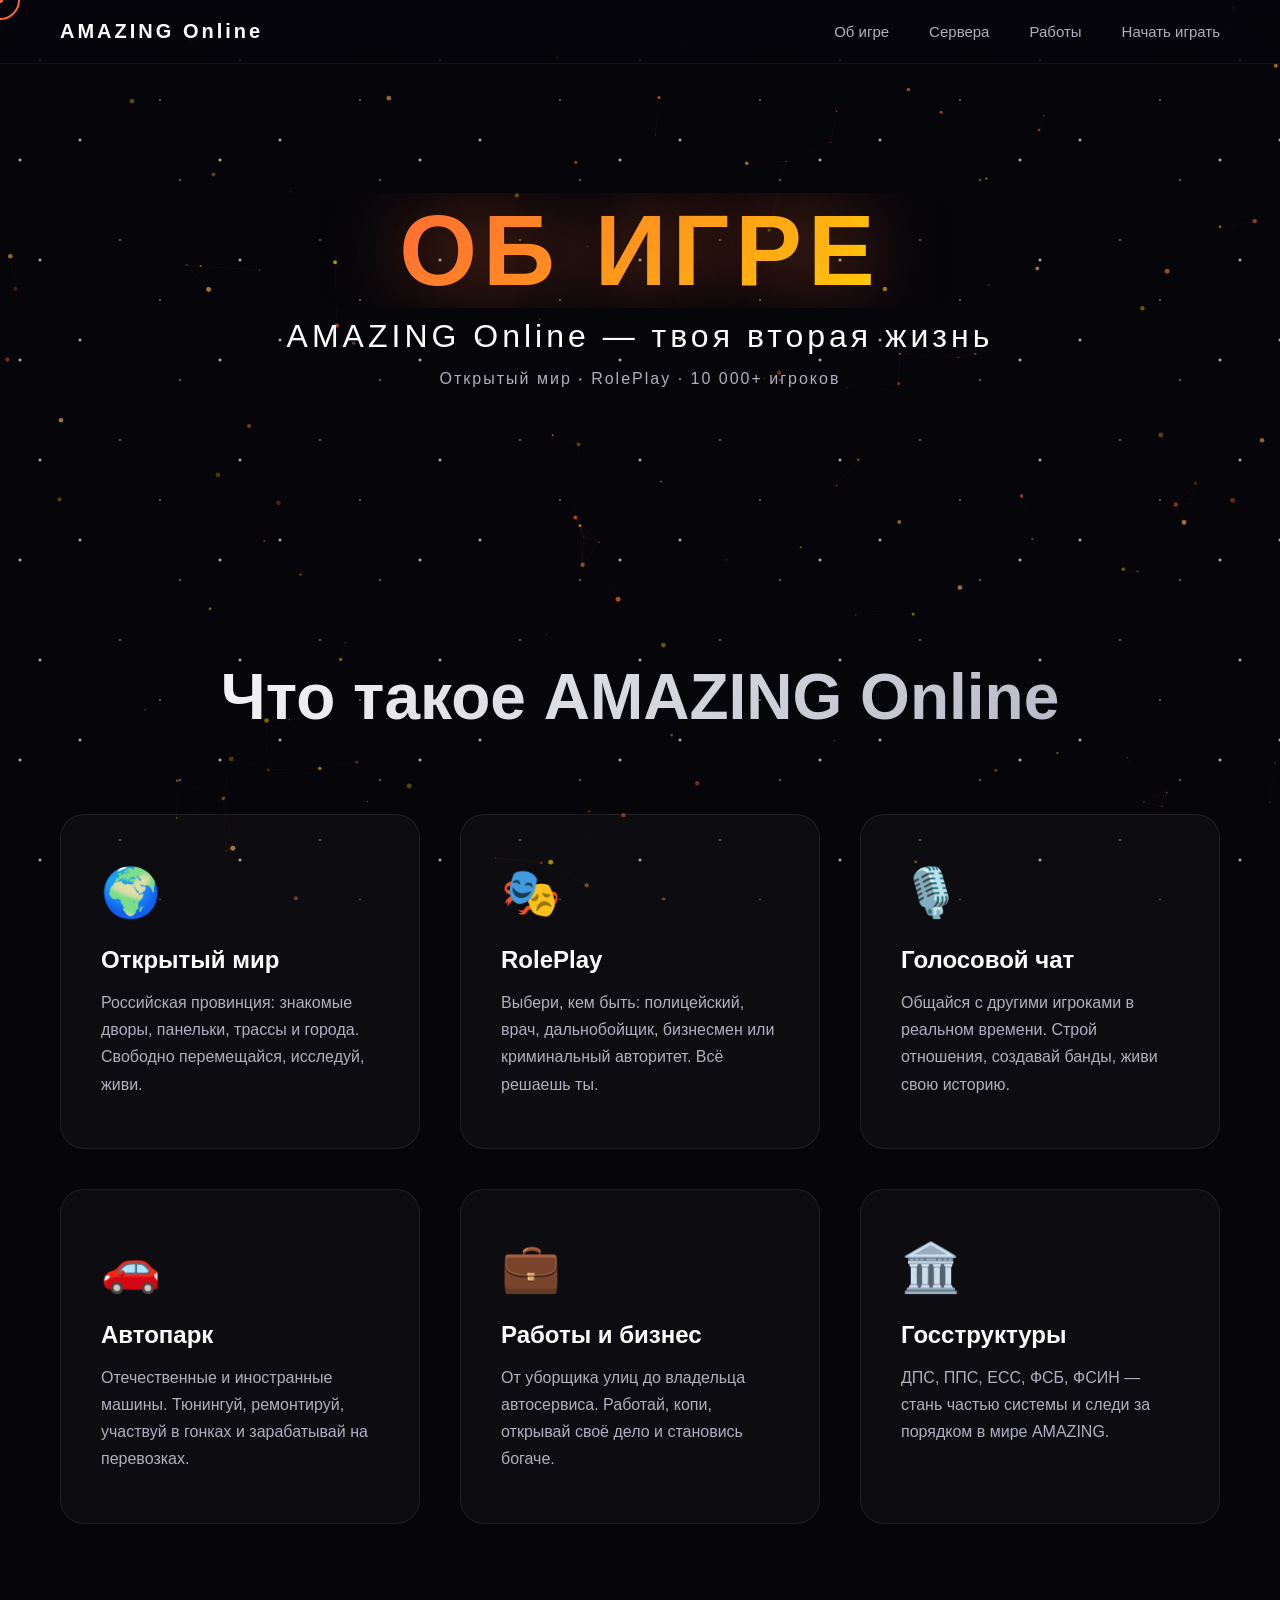
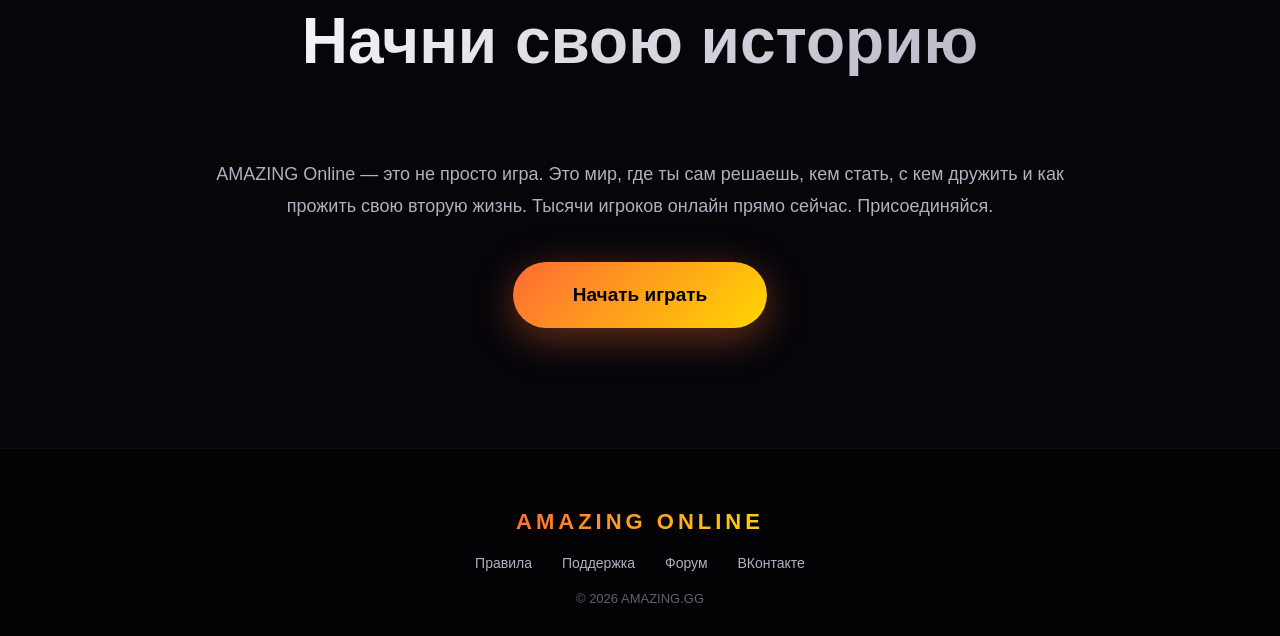
==== about.html @ de00135d "Create about.html" ====
<!DOCTYPE html>
<html lang="ru">
<head>
    <meta charset="UTF-8">
    <meta name="viewport" content="width=device-width, initial-scale=1.0">
    <meta name="description" content="Об игре AMAZING Online — атмосферная онлайн-игра про современную Россию.">
    <title>Об игре — AMAZING Online</title>
    <link rel="stylesheet" href="style.css">
</head>
<body>

    <!-- Канвас частиц -->
    <canvas id="particles-canvas"></canvas>

    <!-- Параллакс-слои -->
    <div class="parallax-layer" data-speed="0.2"></div>
    <div class="parallax-layer" data-speed="0.5"></div>
    <div class="parallax-layer" data-speed="0.8"></div>

    <!-- Курсор -->
    <div class="custom-cursor"></div>
    <div class="custom-cursor-dot"></div>

    <!-- Навигация -->
    <header class="main-header">
        <div class="logo">
            <a href="index.html" style="color:#fff;text-decoration:none;font-weight:900;letter-spacing:3px;font-size:20px;">AMAZING Online</a>
        </div>
        <nav>
            <a href="index.html#about">Об игре</a>
            <a href="index.html#servers">Сервера</a>
            <a href="index.html#jobs">Работы</a>
            <a href="index.html#start">Начать играть</a>
        </nav>
    </header>

    <!-- Главная секция -->
    <section class="hero" style="min-height: 60vh;">
        <h1 class="hero-title" style="font-size: clamp(40px, 8vw, 100px);">
            <span class="hero-title-inner">ОБ ИГРЕ</span>
        </h1>
        <p class="hero-subtitle">AMAZING Online — твоя вторая жизнь</p>
        <p class="hero-tagline">Открытый мир · RolePlay · 10 000+ игроков</p>
    </section>

    <!-- Секция с текстом -->
    <section class="section about">
        <h2 class="section-title">Что такое AMAZING Online</h2>

        <div class="about-grid">
            <div class="about-card visible">
                <div class="card-icon">🌍</div>
                <h3>Открытый мир</h3>
                <p>Российская провинция: знакомые дворы, панельки, трассы и города. Свободно перемещайся, исследуй, живи.</p>
            </div>
            <div class="about-card visible">
                <div class="card-icon">🎭</div>
                <h3>RolePlay</h3>
                <p>Выбери, кем быть: полицейский, врач, дальнобойщик, бизнесмен или криминальный авторитет. Всё решаешь ты.</p>
            </div>
            <div class="about-card visible">
                <div class="card-icon">🎙️</div>
                <h3>Голосовой чат</h3>
                <p>Общайся с другими игроками в реальном времени. Строй отношения, создавай банды, живи свою историю.</p>
            </div>
            <div class="about-card visible">
                <div class="card-icon">🚗</div>
                <h3>Автопарк</h3>
                <p>Отечественные и иностранные машины. Тюнингуй, ремонтируй, участвуй в гонках и зарабатывай на перевозках.</p>
            </div>
            <div class="about-card visible">
                <div class="card-icon">💼</div>
                <h3>Работы и бизнес</h3>
                <p>От уборщика улиц до владельца автосервиса. Работай, копи, открывай своё дело и становись богаче.</p>
            </div>
            <div class="about-card visible">
                <div class="card-icon">🏛️</div>
                <h3>Госструктуры</h3>
                <p>ДПС, ППС, ЕСС, ФСБ, ФСИН — стань частью системы и следи за порядком в мире AMAZING.</p>
            </div>
        </div>

        <div style="max-width: 900px; margin: 80px auto 0; text-align: center;">
            <h2 class="section-title">Начни свою историю</h2>
            <p style="font-size: 18px; color: #b0b0c0; line-height: 1.8; margin-bottom: 40px;">
                AMAZING Online — это не просто игра. Это мир, где ты сам решаешь, кем стать,
                с кем дружить и как прожить свою вторую жизнь. Тысячи игроков онлайн прямо сейчас.
                Присоединяйся.
            </p>
            <button class="btn-primary btn-large" onclick="window.location.href='index.html#start'">
                Начать играть
            </button>
        </div>
    </section>

    <!-- Футер -->
    <footer class="main-footer">
        <div class="footer-content">
            <div class="footer-logo">AMAZING ONLINE</div>
            <div class="footer-links">
                <a href="https://amazing-online.com/rules/1-atmosfera" target="_blank" rel="noopener">Правила</a>
                <a href="https://amazing-online.com/help/technical" target="_blank" rel="noopener">Поддержка</a>
                <a href="https://forum.amazing-online.com/" target="_blank" rel="noopener">Форум</a>
                <a href="https://vk.com/amazingonline" target="_blank" rel="noopener">ВКонтакте</a>
            </div>
            <div class="footer-copy">© 2026 AMAZING.GG</div>
        </div>
    </footer>

    <script src="particles.js"></script>
    <script src="parallax.js"></script>
    <script>
        // Курсор
        const cursor = document.querySelector('.custom-cursor');
        const cursorDot = document.querySelector('.custom-cursor-dot');
        if (cursor && cursorDot) {
            let cx = 0, cy = 0, dx = 0, dy = 0;
            document.addEventListener('mousemove', (e) => { cx = e.clientX; cy = e.clientY; });
            (function animate() {
                dx += (cx - dx) * 0.9;
                dy += (cy - dy) * 0.9;
                cursor.style.transform = `translate(${cx - 20}px, ${cy - 20}px)`;
                cursorDot.style.transform = `translate(${dx - 3}px, ${dy - 3}px)`;
                requestAnimationFrame(animate);
            })();
        }
    </script>

</body>
</html>
---- style.css ----
/* ============================================
   AMAZING ONLINE — MAIN STYLES
   ============================================ */

:root {
    --bg-dark: #05050a;
    --bg-mid: #0f0f1a;
    --accent: #ff6b35;
    --accent-2: #ffb347;
    --accent-3: #ffd700;
    --text-primary: #ffffff;
    --text-secondary: #b0b0c0;
    --glow: rgba(255, 107, 53, 0.6);
}

* {
    margin: 0;
    padding: 0;
    box-sizing: border-box;
}

html {
    scroll-behavior: smooth;
}

body {
    background: var(--bg-dark);
    color: var(--text-primary);
    font-family: 'Segoe UI', -apple-system, BlinkMacSystemFont, sans-serif;
    overflow-x: hidden;
    cursor: none;
}

/* ============================================
   КАСТОМНЫЙ КУРСОР
   ============================================ */
.custom-cursor {
    position: fixed;
    width: 40px;
    height: 40px;
    border: 2px solid var(--accent);
    border-radius: 50%;
    pointer-events: none;
    z-index: 9999;
    transition: transform 0.1s ease, width 0.2s, height 0.2s;
    mix-blend-mode: difference;
}

.custom-cursor-dot {
    position: fixed;
    width: 6px;
    height: 6px;
    background: var(--accent);
    border-radius: 50%;
    pointer-events: none;
    z-index: 9999;
    transition: transform 0.05s ease;
}

/* ============================================
   ПРЕЛОАДЕР
   ============================================ */
#preloader {
    position: fixed;
    inset: 0;
    background: var(--bg-dark);
    display: flex;
    flex-direction: column;
    justify-content: center;
    align-items: center;
    z-index: 10000;
    transition: opacity 0.8s ease, visibility 0.8s ease;
}

#preloader.hidden {
    opacity: 0;
    visibility: hidden;
}

.loader-ring {
    width: 80px;
    height: 80px;
    border: 4px solid transparent;
    border-top-color: var(--accent);
    border-right-color: var(--accent-2);
    border-radius: 50%;
    animation: spin 1s linear infinite;
}

.loader-text {
    margin-top: 30px;
    font-size: 24px;
    font-weight: 800;
    letter-spacing: 8px;
    background: linear-gradient(90deg, var(--accent), var(--accent-3));
    -webkit-background-clip: text;
    -webkit-text-fill-color: transparent;
    animation: pulse 1.5s ease-in-out infinite;
}

@keyframes spin {
    to { transform: rotate(360deg); }
}

@keyframes pulse {
    0%, 100% { opacity: 0.5; }
    50% { opacity: 1; }
}

/* ============================================
   КАНВАС ЧАСТИЦ
   ============================================ */
#particles-canvas {
    position: fixed;
    inset: 0;
    z-index: 0;
    pointer-events: none;
}

/* ============================================
   ПАРАЛЛАКС-СЛОИ
   ============================================ */
.parallax-layer {
    position: fixed;
    inset: 0;
    pointer-events: none;
    z-index: 0;
}

.parallax-layer::before {
    content: '';
    position: absolute;
    inset: 0;
    background-image: radial-gradient(2px 2px at 20% 30%, white, transparent),
                      radial-gradient(2px 2px at 40% 70%, white, transparent),
                      radial-gradient(1px 1px at 60% 20%, white, transparent),
                      radial-gradient(1px 1px at 80% 50%, white, transparent),
                      radial-gradient(2px 2px at 10% 80%, white, transparent),
                      radial-gradient(1px 1px at 90% 90%, white, transparent);
    background-size: 200px 200px;
    opacity: 0.6;
    animation: drift 60s linear infinite;
}

.parallax-layer[data-speed="0.2"]::before { opacity: 0.2; }
.parallax-layer[data-speed="0.5"]::before { opacity: 0.4; }
.parallax-layer[data-speed="0.8"]::before { opacity: 0.7; }

@keyframes drift {
    from { transform: translateY(0); }
    to { transform: translateY(-200px); }
}

/* ============================================
   ХЕДЕР
   ============================================ */
.main-header {
    position: fixed;
    top: 0;
    left: 0;
    right: 0;
    display: flex;
    justify-content: space-between;
    align-items: center;
    padding: 20px 60px;
    z-index: 100;
    background: rgba(5, 5, 10, 0.7);
    backdrop-filter: blur(20px);
    border-bottom: 1px solid rgba(255, 255, 255, 0.05);
    transition: padding 0.3s ease;
}

.main-header.scrolled {
    padding: 12px 60px;
}

.logo img {
    height: 40px;
    transition: transform 0.3s ease;
}

.logo img:hover {
    transform: scale(1.1);
}

.main-header nav {
    display: flex;
    gap: 40px;
}

.main-header nav a {
    color: var(--text-secondary);
    text-decoration: none;
    font-size: 15px;
    font-weight: 500;
    position: relative;
    transition: color 0.3s ease;
}

.main-header nav a::after {
    content: '';
    position: absolute;
    bottom: -4px;
    left: 0;
    width: 0;
    height: 2px;
    background: linear-gradient(90deg, var(--accent), var(--accent-3));
    transition: width 0.3s ease;
}

.main-header nav a:hover {
    color: var(--text-primary);
}

.main-header nav a:hover::after {
    width: 100%;
}

/* ============================================
   HERO
   ============================================ */
.hero {
    min-height: 100vh;
    display: flex;
    flex-direction: column;
    justify-content: center;
    align-items: center;
    text-align: center;
    padding: 120px 20px 80px;
    position: relative;
    z-index: 1;
}

.hero-title {
    font-size: clamp(60px, 12vw, 160px);
    font-weight: 900;
    letter-spacing: 6px;
    position: relative;
    overflow: hidden;
    width: 100%;
    display: flex;
    justify-content: center;
}

.hero-title-inner {
    display: inline-block;
    white-space: nowrap;
    background: linear-gradient(135deg, var(--accent), var(--accent-3), var(--accent));
    background-size: 200% 200%;
    -webkit-background-clip: text;
    -webkit-text-fill-color: transparent;
    animation: gradientShift 4s ease infinite, scrollTitle 7s ease-in-out infinite;
    text-shadow: 0 0 80px var(--glow);
}

@keyframes gradientShift {
    0%, 100% { background-position: 0% 50%; }
    50% { background-position: 100% 50%; }
}

@keyframes scrollTitle {
    0%   { transform: translateX(0);     opacity: 1; }
    40%  { transform: translateX(0);     opacity: 1; }
    65%  { transform: translateX(130%);  opacity: 0; }
    66%  { transform: translateX(-130%); opacity: 0; }
    100% { transform: translateX(0);     opacity: 1; }
}

.hero-subtitle {
    font-size: clamp(20px, 3vw, 32px);
    color: var(--text-primary);
    margin-top: 10px;
    font-weight: 300;
    letter-spacing: 4px;
    opacity: 0;
    animation: fadeInUp 1s ease 0.3s forwards;
}

.hero-tagline {
    font-size: 16px;
    color: var(--text-secondary);
    margin-top: 15px;
    letter-spacing: 2px;
    opacity: 0;
    animation: fadeInUp 1s ease 0.5s forwards;
}

@keyframes fadeInUp {
    from { opacity: 0; transform: translateY(30px); }
    to   { opacity: 1; transform: translateY(0); }
}

/* ============================================
   КНОПКИ
   ============================================ */
.hero-buttons {
    display: flex;
    gap: 20px;
    margin-top: 50px;
    opacity: 0;
    animation: fadeInUp 1s ease 0.7s forwards;
}

.btn-primary, .btn-secondary {
    padding: 18px 48px;
    border: none;
    border-radius: 50px;
    font-size: 17px;
    font-weight: 700;
    cursor: none;
    transition: all 0.4s cubic-bezier(0.175, 0.885, 0.32, 1.275);
    position: relative;
    overflow: hidden;
}

.btn-primary {
    background: linear-gradient(135deg, var(--accent), var(--accent-3));
    color: #000;
    box-shadow: 0 10px 40px rgba(255, 107, 53, 0.4);
}

.btn-primary:hover {
    transform: translateY(-5px) scale(1.05);
    box-shadow: 0 20px 60px rgba(255, 107, 53, 0.6);
}

.btn-secondary {
    background: transparent;
    color: var(--text-primary);
    border: 2px solid rgba(255, 255, 255, 0.2);
}

.btn-secondary:hover {
    border-color: var(--accent);
    color: var(--accent);
    transform: translateY(-5px);
}

/* ============================================
   БОЛЬШАЯ КНОПКА —ПО ЦЕНТРУ
   ============================================ */
.btn-large {
    padding: 22px 60px;
    font-size: 19px;
    margin: 40px auto 0;
    display: block;
}

/* ============================================
   СТАТИСТИКА
   ============================================ */
.hero-stats {
    display: flex;
    gap: 80px;
    margin-top: 80px;
    opacity: 0;
    animation: fadeInUp 1s ease 0.9s forwards;
}

.stat { text-align: center; }

.stat-number {
    display: block;
    font-size: 48px;
    font-weight: 900;
    background: linear-gradient(135deg, var(--accent), var(--accent-3));
    -webkit-background-clip: text;
    -webkit-text-fill-color: transparent;
}

.stat-label {
    font-size: 14px;
    color: var(--text-secondary);
    letter-spacing: 2px;
    text-transform: uppercase;
}

/* ============================================
   СЕКЦИИ
   ============================================ */
.section {
    padding: 120px 60px;
    position: relative;
    z-index: 1;
}

.section-title {
    font-size: clamp(36px, 5vw, 64px);
    font-weight: 800;
    text-align: center;
    margin-bottom: 80px;
    background: linear-gradient(135deg, var(--text-primary), var(--text-secondary));
    -webkit-background-clip: text;
    -webkit-text-fill-color: transparent;
}

/* ============================================
   GRID "ОБ ИГРЕ"
   ============================================ */
.about-grid {
    display: grid;
    grid-template-columns: repeat(auto-fit, minmax(300px, 1fr));
    gap: 40px;
    max-width: 1200px;
    margin: 0 auto;
}

.about-card {
    background: rgba(255, 255, 255, 0.03);
    border: 1px solid rgba(255, 255, 255, 0.08);
    border-radius: 24px;
    padding: 50px 40px;
    transition: all 0.5s ease;
    opacity: 0;
    transform: translateY(50px);
}

.about-card.visible {
    opacity: 1;
    transform: translateY(0);
}

.about-card:hover {
    background: rgba(255, 107, 53, 0.05);
    border-color: rgba(255, 107, 53, 0.3);
    transform: translateY(-10px);
    box-shadow: 0 30px 80px rgba(255, 107, 53, 0.15);
}

.card-icon {
    font-size: 48px;
    margin-bottom: 25px;
}

.about-card h3 {
    font-size: 24px;
    margin-bottom: 15px;
    color: var(--text-primary);
}

.about-card p {
    font-size: 16px;
    color: var(--text-secondary);
    line-height: 1.7;
}

/* ============================================
   СЕРВЕРА
   ============================================ */
.servers-grid {
    display: grid;
    grid-template-columns: repeat(auto-fit, minmax(200px, 1fr));
    gap: 20px;
    max-width: 1200px;
    margin: 0 auto;
}

.server-card {
    background: rgba(255, 255, 255, 0.03);
    border: 1px solid rgba(255, 255, 255, 0.08);
    border-radius: 16px;
    padding: 24px 20px;
    text-align: center;
    transition: all 0.4s ease;
    position: relative;
    overflow: hidden;
}

.server-card::before {
    content: '';
    position: absolute;
    inset: 0;
    background: linear-gradient(135deg, rgba(255, 107, 53, 0.1), transparent);
    opacity: 0;
    transition: opacity 0.4s ease;
}

.server-card:hover {
    transform: translateY(-6px);
    border-color: rgba(255, 107, 53, 0.5);
    box-shadow: 0 20px 50px rgba(255, 107, 53, 0.25);
}

.server-card:hover::before {
    opacity: 1;
}

.server-name {
    font-size: 28px;
    font-weight: 900;
    letter-spacing: 3px;
    background: linear-gradient(135deg, #ff6b35, #ffd700);
    -webkit-background-clip: text;
    -webkit-text-fill-color: transparent;
    margin-bottom: 12px;
    position: relative;
    z-index: 1;
}

.server-status {
    display: flex;
    align-items: center;
    justify-content: center;
    gap: 8px;
    font-size: 15px;
    color: #b0b0c0;
    position: relative;
    z-index: 1;
}

.status-dot {
    width: 10px;
    height: 10px;
    border-radius: 50%;
    display: inline-block;
}

.status-dot.online {
    background: #3ddc84;
    box-shadow: 0 0 10px rgba(61, 220, 132, 0.8);
    animation: pulseOnline 2s infinite;
}

@keyframes pulseOnline {
    0%, 100% { box-shadow: 0 0 6px rgba(61, 220, 132, 0.6); }
    50%      { box-shadow: 0 0 16px rgba(61, 220, 132, 1); }
}

/* ============================================
   РАБОТЫ И ПРОФЕССИИ
   ============================================ */
.jobs-subtitle {
    text-align: center;
    font-size: 26px;
    font-weight: 700;
    margin: 50px 0 30px;
    color: #ffffff;
    opacity: 0.9;
}

.jobs-subtitle:first-of-type {
    margin-top: 0;
}

.jobs-grid {
    display: grid;
    grid-template-columns: repeat(auto-fit, minmax(260px, 1fr));
    gap: 24px;
    max-width: 1200px;
    margin: 0 auto 40px;
}

.job-card {
    background: rgba(255, 255, 255, 0.03);
    border: 1px solid rgba(255, 255, 255, 0.08);
    border-radius: 20px;
    padding: 32px 26px;
    transition: all 0.4s ease;
    position: relative;
    overflow: hidden;
}

.job-card::after {
    content: '';
    position: absolute;
    top: -50%;
    left: -50%;
    width: 200%;
    height: 200%;
    background: radial-gradient(circle, rgba(255, 107, 53, 0.15) 0%, transparent 70%);
    opacity: 0;
    transition: opacity 0.4s ease;
}

.job-card:hover {
    transform: translateY(-8px) scale(1.02);
    border-color: rgba(255, 107, 53, 0.4);
    box-shadow: 0 25px 60px rgba(255, 107, 53, 0.2);
}

.job-card:hover::after {
    opacity: 1;
}

.job-icon {
    font-size: 44px;
    margin-bottom: 18px;
    position: relative;
    z-index: 1;
    transition: transform 0.4s ease;
}

.job-card:hover .job-icon {
    transform: scale(1.15) rotate(-5deg);
}

.job-card h3 {
    font-size: 22px;
    font-weight: 800;
    margin-bottom: 12px;
    color: #ffffff;
    position: relative;
    z-index: 1;
}

.job-card p {
    font-size: 15px;
    line-height: 1.6;
    color: #b0b0c0;
    position: relative;
    z-index: 1;
}

/* ============================================
   НАЧАТЬ ИГРАТЬ — ВСЁ ПО ЦЕНТРУ
   ============================================ */
.start {
    text-align: center;
}

.start-steps {
    display: grid;
    grid-template-columns: repeat(auto-fit, minmax(260px, 1fr));
    gap: 30px;
    max-width: 1200px;
    margin: 0 auto;
    text-align: center;
}

.step {
    background: rgba(255, 255, 255, 0.03);
    border: 1px solid rgba(255, 255, 255, 0.08);
    border-radius: 20px;
    padding: 40px 30px;
    transition: all 0.4s ease;
}

.step:hover {
    transform: translateY(-6px);
    border-color: rgba(255, 107, 53, 0.4);
    box-shadow: 0 20px 50px rgba(255, 107, 53, 0.2);
}

.step-number {
    display: inline-block;
    font-size: 42px;
    font-weight: 900;
    background: linear-gradient(135deg, var(--accent), var(--accent-3));
    -webkit-background-clip: text;
    -webkit-text-fill-color: transparent;
    margin-bottom: 15px;
}

.step h3 {
    font-size: 22px;
    margin-bottom: 12px;
    color: #ffffff;
}

.step p {
    font-size: 15px;
    color: #b0b0c0;
    line-height: 1.6;
}

/* ============================================
   ФУТЕР
   ============================================ */
.main-footer {
    padding: 60px 60px 30px;
    background: rgba(0, 0, 0, 0.4);
    border-top: 1px solid rgba(255, 255, 255, 0.05);
    position: relative;
    z-index: 1;
}

.footer-content {
    display: flex;
    flex-direction: column;
    align-items: center;
    gap: 20px;
}

.footer-logo {
    font-size: 22px;
    font-weight: 900;
    letter-spacing: 4px;
    background: linear-gradient(135deg, var(--accent), var(--accent-3));
    -webkit-background-clip: text;
    -webkit-text-fill-color: transparent;
}

.footer-links {
    display: flex;
    gap: 30px;
    flex-wrap: wrap;
    justify-content: center;
}

.footer-links a {
    color: var(--text-secondary);
    text-decoration: none;
    font-size: 14px;
    transition: color 0.3s ease;
}

.footer-links a:hover {
    color: var(--accent);
}

.footer-copy {
    font-size: 13px;
    color: #606070;
}

/* ============================================
   АДАПТИВ
   ============================================ */
@media (max-width: 768px) {
    .main-header {
        padding: 15px 20px;
    }

    .main-header nav {
        display: none;
    }

    .hero-stats {
        flex-direction: column;
        gap: 30px;
    }

    .hero-buttons {
        flex-direction: column;
    }

    .section {
        padding: 80px 20px;
    }

    .servers-grid {
        grid-template-columns: repeat(2, 1fr);
        gap: 12px;
    }

    .server-name {
        font-size: 20px;
    }

    .jobs-grid {
        grid-template-columns: 1fr;
    }

    .jobs-subtitle {
        font-size: 20px;
    }

    .stat-number {
        font-size: 36px;
    }
}
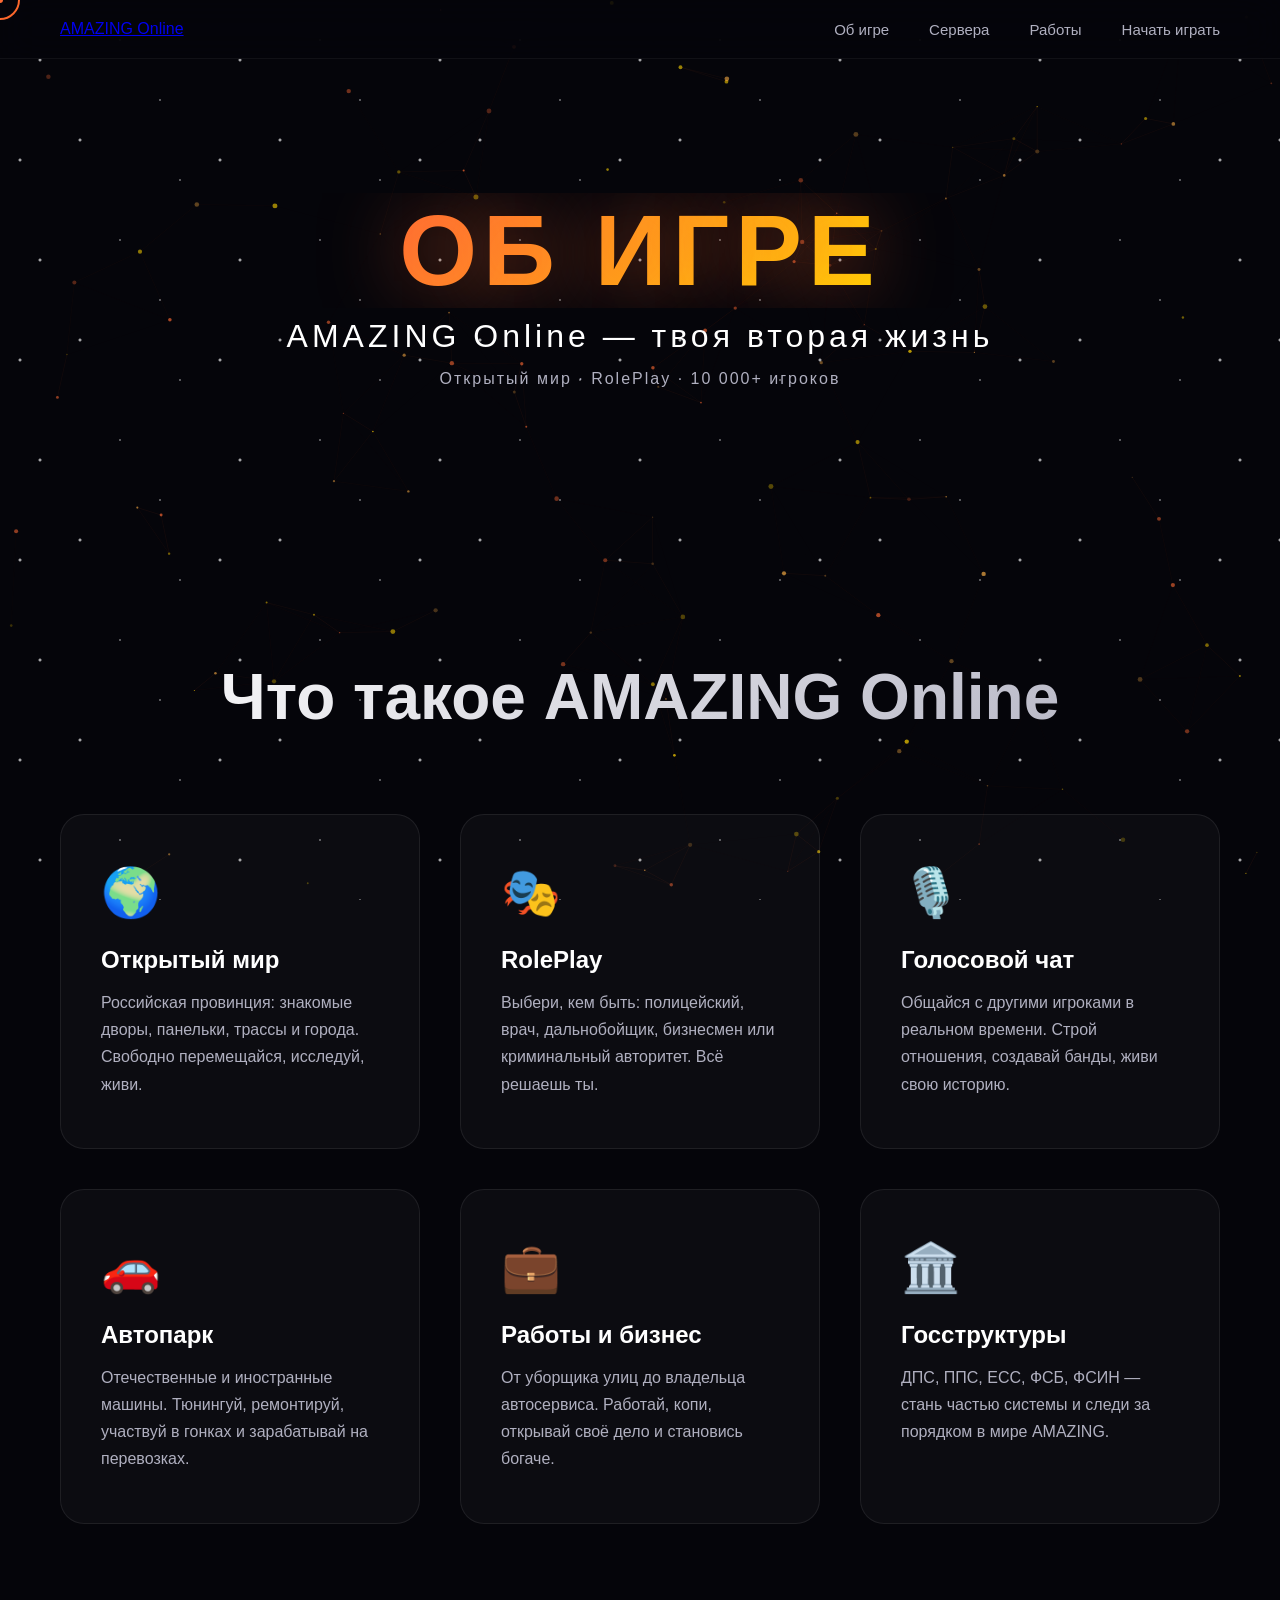
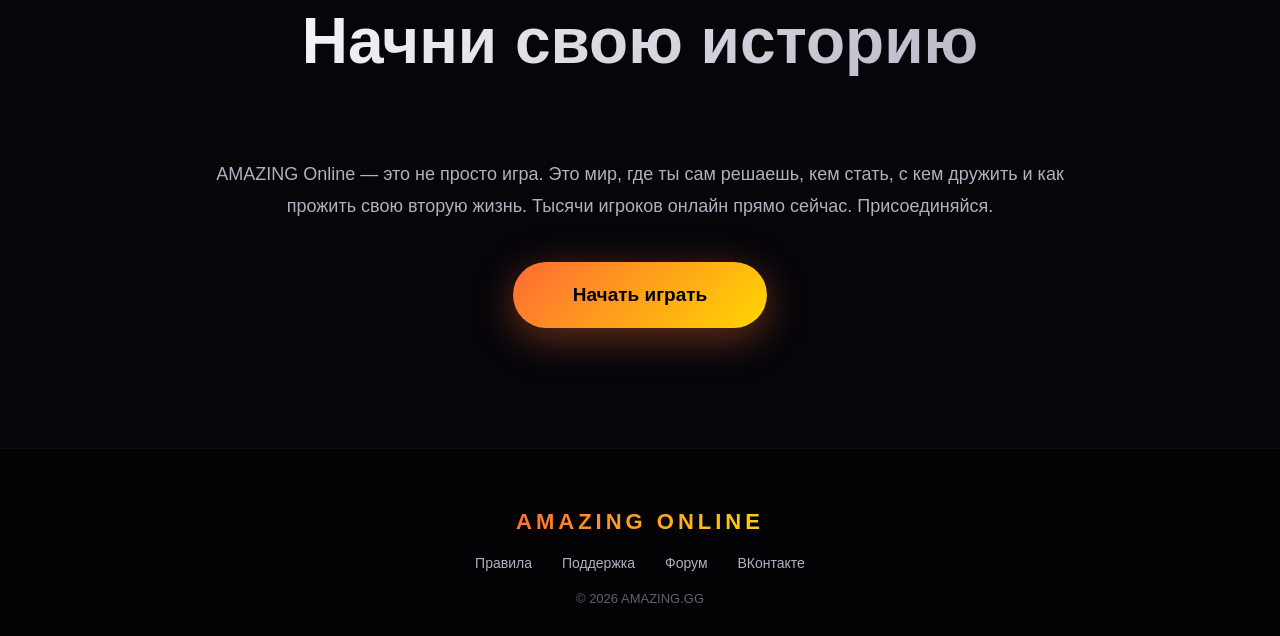
==== commit 956e6900: "Update about.html" ====
--- a/about.html
+++ b/about.html
@@ -23,9 +23,9 @@
 
     <!-- Навигация -->
     <header class="main-header">
-        <div class="logo">
-            <a href="index.html" style="color:#fff;text-decoration:none;font-weight:900;letter-spacing:3px;font-size:20px;">AMAZING Online</a>
-        </div>
+    <div class="logo">
+    <a href="index.html" class="logo-text">AMAZING Online</a>
+</div>
         <nav>
             <a href="index.html#about">Об игре</a>
             <a href="index.html#servers">Сервера</a>
--- a/style.css
+++ b/style.css
@@ -295,11 +295,16 @@
    ============================================ */
 .hero-buttons {
     display: flex;
+    flex-direction: row;
+    justify-content: center;
+    align-items: center;
     gap: 20px;
     margin-top: 50px;
     opacity: 0;
     animation: fadeInUp 1s ease 0.7s forwards;
-}
+    width: 100%;
+}
+
 
 .btn-primary, .btn-secondary {
     padding: 18px 48px;
